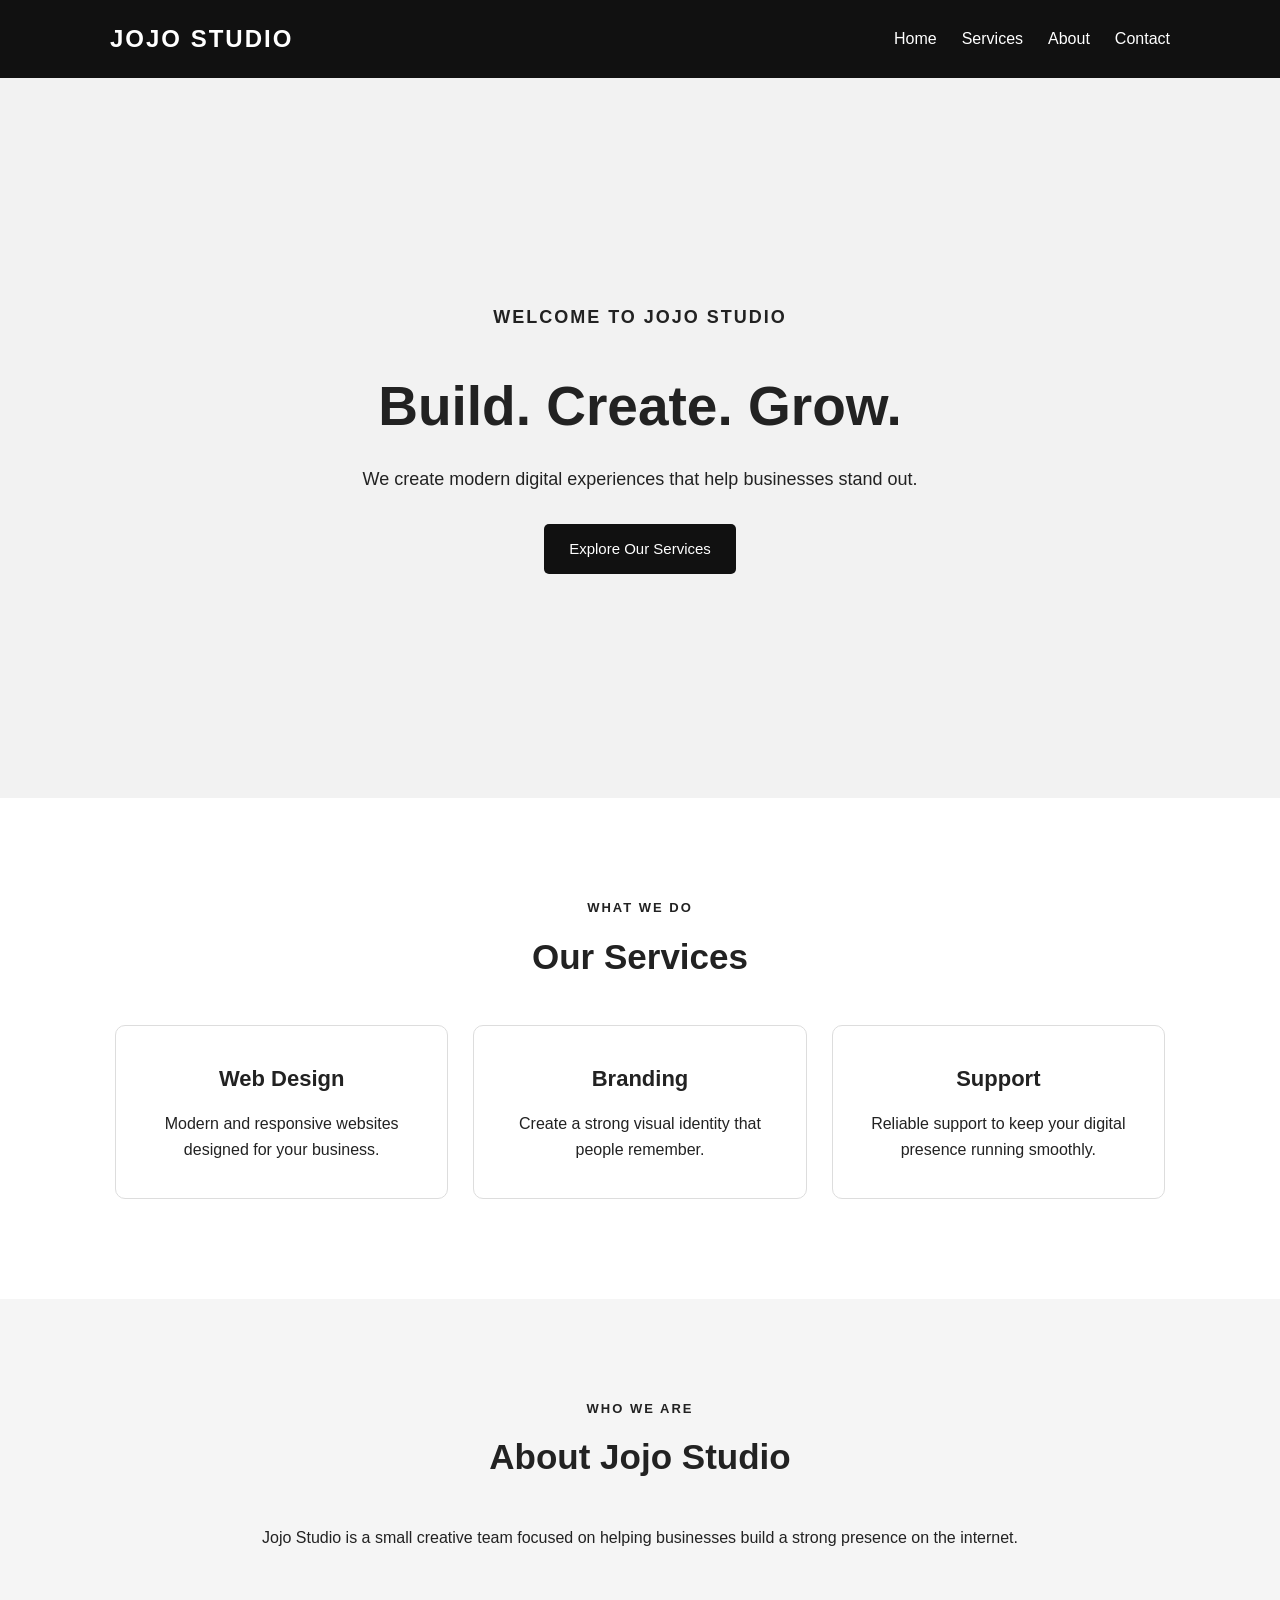
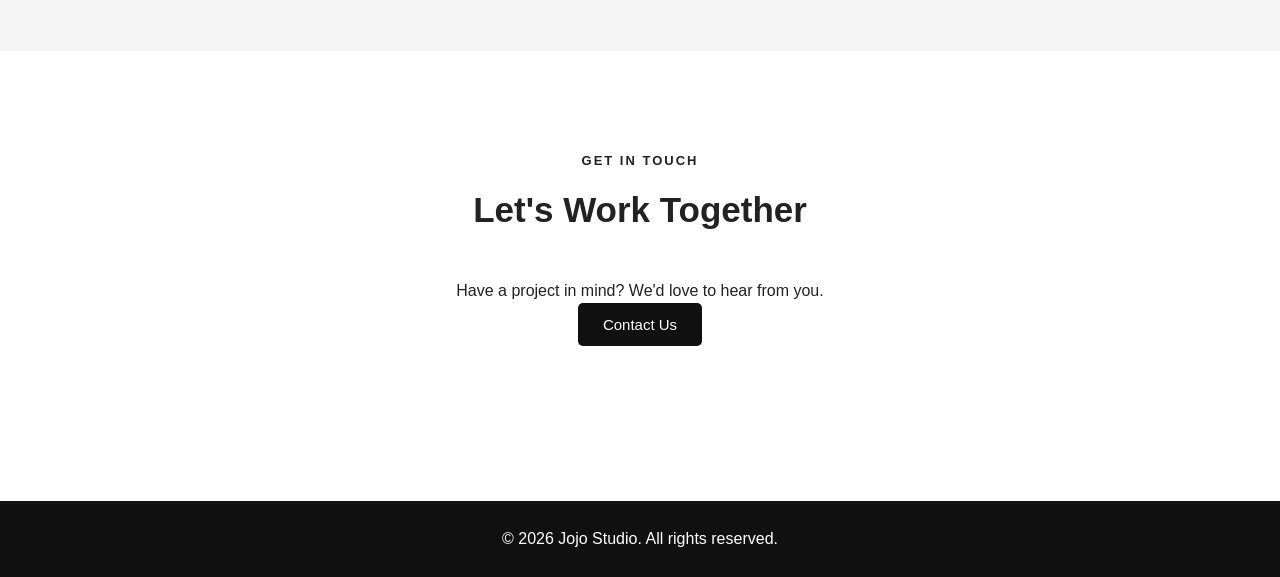
==== index.html @ b5e13e0c "Add files via upload" ====
<!DOCTYPE html>
<html lang="en">

<head>
    <meta charset="UTF-8">
    <meta name="viewport" content="width=device-width, initial-scale=1.0">

    <title>Jojo Studio</title>

    <link rel="stylesheet" href="style.css">
</head>

<body>

    <!-- Navigation -->
    <header>
        <nav class="navbar">

            <h2 class="logo">JOJO STUDIO</h2>

            <div class="nav-links">
                <a href="#home">Home</a>
                <a href="#services">Services</a>
                <a href="#about">About</a>
                <a href="#contact">Contact</a>
            </div>

        </nav>
    </header>


    <!-- Hero Section -->
    <section id="home" class="hero">

        <div class="hero-content">

            <p class="small-title">WELCOME TO JOJO STUDIO</p>

            <h1>Build. Create. Grow.</h1>

            <p>
                We create modern digital experiences
                that help businesses stand out.
            </p>

            <a href="#services" class="button">
                Explore Our Services
            </a>

        </div>

    </section>


    <!-- Services -->
    <section id="services" class="section">

        <p class="section-label">WHAT WE DO</p>

        <h2>Our Services</h2>

        <div class="cards">

            <div class="card">
                <h3>Web Design</h3>

                <p>
                    Modern and responsive websites
                    designed for your business.
                </p>
            </div>


            <div class="card">
                <h3>Branding</h3>

                <p>
                    Create a strong visual identity
                    that people remember.
                </p>
            </div>


            <div class="card">
                <h3>Support</h3>

                <p>
                    Reliable support to keep your
                    digital presence running smoothly.
                </p>
            </div>

        </div>

    </section>


    <!-- About -->
    <section id="about" class="section about">

        <p class="section-label">WHO WE ARE</p>

        <h2>About Jojo Studio</h2>

        <p>
            Jojo Studio is a small creative team focused
            on helping businesses build a strong presence
            on the internet.
        </p>

    </section>


    <!-- Contact -->
    <section id="contact" class="section contact">

        <p class="section-label">GET IN TOUCH</p>

        <h2>Let's Work Together</h2>

        <p>
            Have a project in mind? We'd love to hear from you.
        </p>

        <button id="contactButton" class="button">
            Contact Us
        </button>

    </section>


    <!-- Footer -->
    <footer>

        <p>© 2026 Jojo Studio. All rights reserved.</p>

    </footer>


    <script src="script.js"></script>

</body>

</html>
---- style.css ----
* {
    margin: 0;
    padding: 0;
    box-sizing: border-box;
}

html {
    scroll-behavior: smooth;
}

body {
    font-family: Arial, sans-serif;
    line-height: 1.6;
    color: #222;
    background: #ffffff;
}


/* Navigation */

header {
    background: #111;
    color: white;
}

.navbar {
    max-width: 1100px;
    margin: auto;
    padding: 20px;
    display: flex;
    justify-content: space-between;
    align-items: center;
}

.logo {
    letter-spacing: 2px;
}

.nav-links {
    display: flex;
    gap: 25px;
}

.nav-links a {
    color: white;
    text-decoration: none;
}


/* Hero */

.hero {
    min-height: 80vh;

    display: flex;
    justify-content: center;
    align-items: center;

    text-align: center;

    padding: 30px;
    background: #f2f2f2;
}

.hero-content {
    max-width: 700px;
}

.small-title,
.section-label {
    font-size: 13px;
    font-weight: bold;
    letter-spacing: 2px;
}

.hero h1 {
    font-size: 55px;
    margin: 15px 0;
}

.hero p {
    font-size: 18px;
    margin-bottom: 30px;
}


/* Buttons */

.button {
    display: inline-block;

    padding: 13px 25px;

    background: #111;
    color: white;

    text-decoration: none;

    border: none;
    border-radius: 5px;

    cursor: pointer;

    font-size: 15px;
}


/* Sections */

.section {
    max-width: 1100px;

    margin: auto;

    padding: 100px 25px;

    text-align: center;
}

.section h2 {
    font-size: 35px;
    margin: 10px 0 40px;
}


/* Service Cards */

.cards {
    display: flex;
    gap: 25px;
    justify-content: center;
}

.card {
    flex: 1;

    padding: 35px 25px;

    border: 1px solid #ddd;
    border-radius: 10px;

    background: white;
}

.card h3 {
    margin-bottom: 15px;
    font-size: 22px;
}


/* About */

.about {
    background: #f5f5f5;

    max-width: none;

    padding-left: 15%;
    padding-right: 15%;
}


/* Contact */

.contact {
    min-height: 450px;
}


/* Footer */

footer {
    background: #111;
    color: white;

    text-align: center;

    padding: 25px;
}


/* Mobile */

@media (max-width: 700px) {

    .navbar {
        flex-direction: column;
        gap: 15px;
    }

    .nav-links {
        gap: 12px;
        flex-wrap: wrap;
        justify-content: center;
    }

    .hero h1 {
        font-size: 40px;
    }

    .cards {
        flex-direction: column;
    }
}
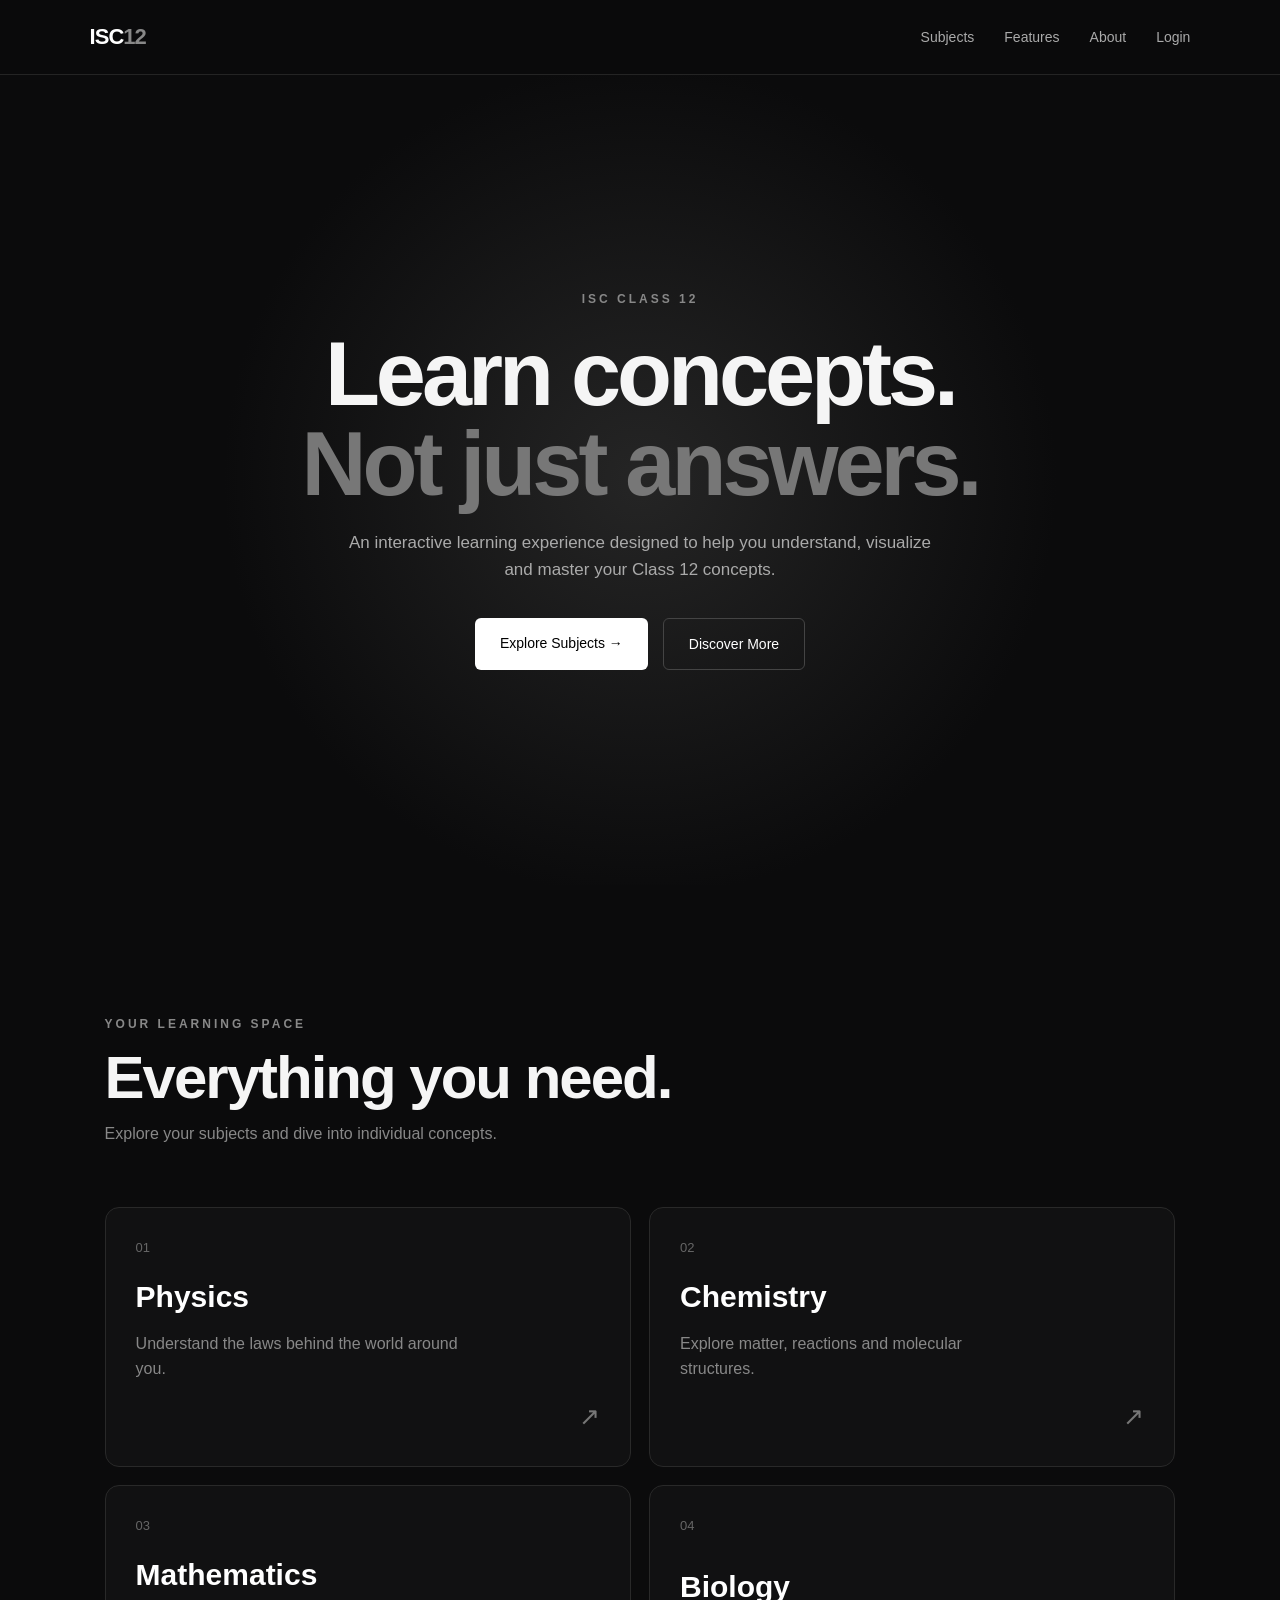
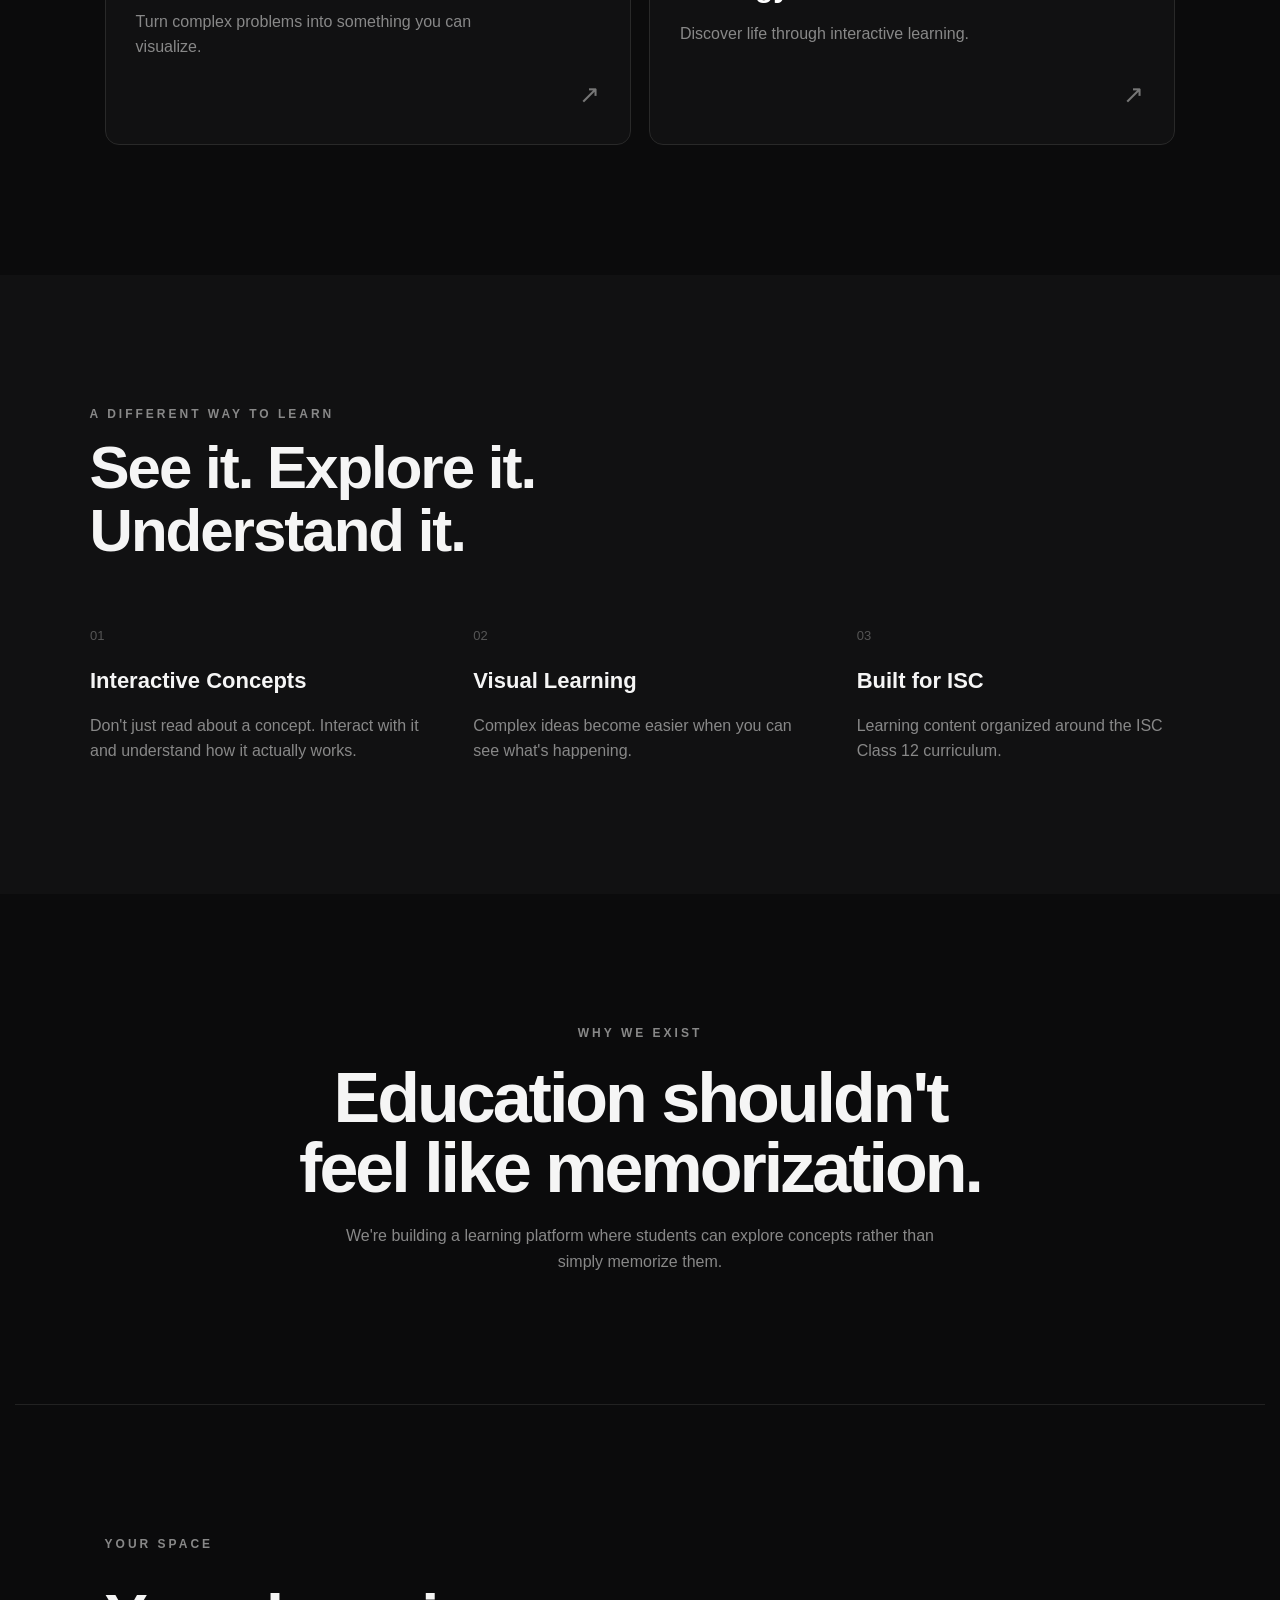
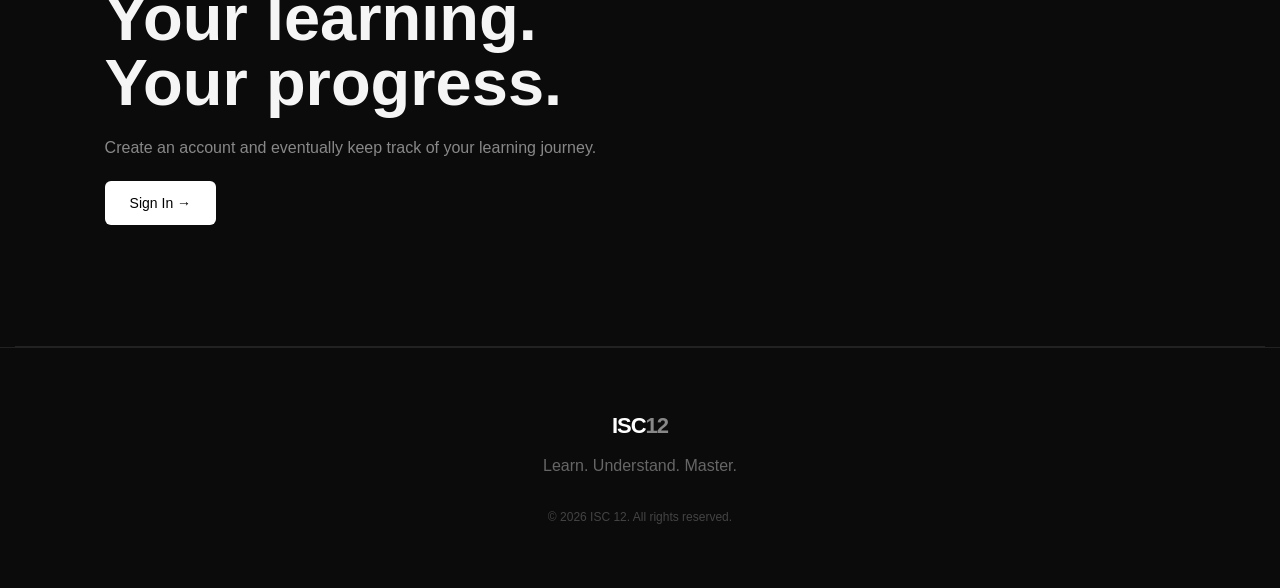
==== commit f86b8470: "Update index.html" ====
--- a/index.html
+++ b/index.html
@@ -3,142 +3,314 @@
 
 <head>
     <meta charset="UTF-8">
-    <meta name="viewport" content="width=device-width, initial-scale=1.0">
-
-    <title>Jojo Studio</title>
+
+    <meta name="viewport"
+          content="width=device-width, initial-scale=1.0">
+
+    <title>ISC 12 — Learn Differently</title>
 
     <link rel="stylesheet" href="style.css">
 </head>
 
 <body>
 
-    <!-- Navigation -->
-    <header>
-        <nav class="navbar">
-
-            <h2 class="logo">JOJO STUDIO</h2>
-
-            <div class="nav-links">
-                <a href="#home">Home</a>
-                <a href="#services">Services</a>
-                <a href="#about">About</a>
-                <a href="#contact">Contact</a>
-            </div>
-
+    <!-- NAVIGATION -->
+
+    <header class="navbar">
+
+        <a href="#" class="logo">
+            ISC<span>12</span>
+        </a>
+
+        <nav>
+            <a href="#subjects">Subjects</a>
+            <a href="#features">Features</a>
+            <a href="#about">About</a>
+            <a href="#login">Login</a>
         </nav>
+
     </header>
 
 
-    <!-- Hero Section -->
-    <section id="home" class="hero">
-
-        <div class="hero-content">
-
-            <p class="small-title">WELCOME TO JOJO STUDIO</p>
-
-            <h1>Build. Create. Grow.</h1>
+    <!-- HERO -->
+
+    <main>
+
+        <section class="hero">
+
+            <div class="hero-content">
+
+                <p class="eyebrow">
+                    ISC CLASS 12
+                </p>
+
+                <h1>
+                    Learn concepts.<br>
+                    <span>Not just answers.</span>
+                </h1>
+
+                <p class="hero-description">
+                    An interactive learning experience designed
+                    to help you understand, visualize and master
+                    your Class 12 concepts.
+                </p>
+
+                <div class="hero-buttons">
+
+                    <a href="#subjects" class="primary-button">
+                        Explore Subjects →
+                    </a>
+
+                    <a href="#features" class="secondary-button">
+                        Discover More
+                    </a>
+
+                </div>
+
+            </div>
+
+        </section>
+
+
+        <!-- SUBJECTS -->
+
+        <section id="subjects" class="subjects section">
+
+            <div class="section-heading">
+
+                <p class="eyebrow">
+                    YOUR LEARNING SPACE
+                </p>
+
+                <h2>
+                    Everything you need.
+                </h2>
+
+                <p>
+                    Explore your subjects and dive into
+                    individual concepts.
+                </p>
+
+            </div>
+
+
+            <div class="subject-grid">
+
+                <a href="#" class="subject-card physics">
+
+                    <span class="subject-number">01</span>
+
+                    <div>
+                        <h3>Physics</h3>
+
+                        <p>
+                            Understand the laws behind
+                            the world around you.
+                        </p>
+                    </div>
+
+                    <span class="arrow">↗</span>
+
+                </a>
+
+
+                <a href="#" class="subject-card chemistry">
+
+                    <span class="subject-number">02</span>
+
+                    <div>
+                        <h3>Chemistry</h3>
+
+                        <p>
+                            Explore matter, reactions
+                            and molecular structures.
+                        </p>
+                    </div>
+
+                    <span class="arrow">↗</span>
+
+                </a>
+
+
+                <a href="#" class="subject-card mathematics">
+
+                    <span class="subject-number">03</span>
+
+                    <div>
+                        <h3>Mathematics</h3>
+
+                        <p>
+                            Turn complex problems into
+                            something you can visualize.
+                        </p>
+                    </div>
+
+                    <span class="arrow">↗</span>
+
+                </a>
+
+
+                <a href="#" class="subject-card biology">
+
+                    <span class="subject-number">04</span>
+
+                    <div>
+                        <h3>Biology</h3>
+
+                        <p>
+                            Discover life through
+                            interactive learning.
+                        </p>
+                    </div>
+
+                    <span class="arrow">↗</span>
+
+                </a>
+
+            </div>
+
+        </section>
+
+
+        <!-- FEATURES -->
+
+        <section id="features" class="features section">
+
+            <div class="section-heading">
+
+                <p class="eyebrow">
+                    A DIFFERENT WAY TO LEARN
+                </p>
+
+                <h2>
+                    See it. Explore it.<br>
+                    Understand it.
+                </h2>
+
+            </div>
+
+
+            <div class="feature-grid">
+
+                <div class="feature">
+
+                    <span>01</span>
+
+                    <h3>Interactive Concepts</h3>
+
+                    <p>
+                        Don't just read about a concept.
+                        Interact with it and understand
+                        how it actually works.
+                    </p>
+
+                </div>
+
+
+                <div class="feature">
+
+                    <span>02</span>
+
+                    <h3>Visual Learning</h3>
+
+                    <p>
+                        Complex ideas become easier when
+                        you can see what's happening.
+                    </p>
+
+                </div>
+
+
+                <div class="feature">
+
+                    <span>03</span>
+
+                    <h3>Built for ISC</h3>
+
+                    <p>
+                        Learning content organized around
+                        the ISC Class 12 curriculum.
+                    </p>
+
+                </div>
+
+            </div>
+
+        </section>
+
+
+        <!-- ABOUT -->
+
+        <section id="about" class="about section">
+
+            <p class="eyebrow">
+                WHY WE EXIST
+            </p>
+
+            <h2>
+                Education shouldn't<br>
+                feel like memorization.
+            </h2>
 
             <p>
-                We create modern digital experiences
-                that help businesses stand out.
+                We're building a learning platform where
+                students can explore concepts rather than
+                simply memorize them.
             </p>
 
-            <a href="#services" class="button">
-                Explore Our Services
-            </a>
-
+        </section>
+
+
+        <!-- LOGIN PREVIEW -->
+
+        <section id="login" class="login-section section">
+
+            <div>
+
+                <p class="eyebrow">
+                    YOUR SPACE
+                </p>
+
+                <h2>
+                    Your learning.<br>
+                    Your progress.
+                </h2>
+
+                <p>
+                    Create an account and eventually keep
+                    track of your learning journey.
+                </p>
+
+                <a href="#" class="primary-button">
+                    Sign In →
+                </a>
+
+            </div>
+
+        </section>
+
+    </main>
+
+
+    <!-- FOOTER -->
+
+    <footer>
+
+        <div class="footer-logo">
+            ISC<span>12</span>
         </div>
 
-    </section>
-
-
-    <!-- Services -->
-    <section id="services" class="section">
-
-        <p class="section-label">WHAT WE DO</p>
-
-        <h2>Our Services</h2>
-
-        <div class="cards">
-
-            <div class="card">
-                <h3>Web Design</h3>
-
-                <p>
-                    Modern and responsive websites
-                    designed for your business.
-                </p>
-            </div>
-
-
-            <div class="card">
-                <h3>Branding</h3>
-
-                <p>
-                    Create a strong visual identity
-                    that people remember.
-                </p>
-            </div>
-
-
-            <div class="card">
-                <h3>Support</h3>
-
-                <p>
-                    Reliable support to keep your
-                    digital presence running smoothly.
-                </p>
-            </div>
-
-        </div>
-
-    </section>
-
-
-    <!-- About -->
-    <section id="about" class="section about">
-
-        <p class="section-label">WHO WE ARE</p>
-
-        <h2>About Jojo Studio</h2>
-
         <p>
-            Jojo Studio is a small creative team focused
-            on helping businesses build a strong presence
-            on the internet.
+            Learn. Understand. Master.
         </p>
 
-    </section>
-
-
-    <!-- Contact -->
-    <section id="contact" class="section contact">
-
-        <p class="section-label">GET IN TOUCH</p>
-
-        <h2>Let's Work Together</h2>
-
-        <p>
-            Have a project in mind? We'd love to hear from you.
+        <p class="copyright">
+            © 2026 ISC 12. All rights reserved.
         </p>
 
-        <button id="contactButton" class="button">
-            Contact Us
-        </button>
-
-    </section>
-
-
-    <!-- Footer -->
-    <footer>
-
-        <p>© 2026 Jojo Studio. All rights reserved.</p>
-
     </footer>
 
 
-    <script src="script.js"></script>
-
 </body>
 
-</html>+                        </html>
--- a/style.css
+++ b/style.css
@@ -10,195 +10,418 @@
 
 body {
     font-family: Arial, sans-serif;
+    background: #0b0b0c;
+    color: #f5f5f5;
     line-height: 1.6;
-    color: #222;
-    background: #ffffff;
-}
-
-
-/* Navigation */
-
-header {
-    background: #111;
-    color: white;
-}
+}
+
+
+/* NAVBAR */
 
 .navbar {
-    max-width: 1100px;
-    margin: auto;
-    padding: 20px;
+    height: 75px;
+    padding: 0 7%;
+
     display: flex;
     justify-content: space-between;
     align-items: center;
-}
-
-.logo {
-    letter-spacing: 2px;
-}
-
-.nav-links {
-    display: flex;
-    gap: 25px;
-}
-
-.nav-links a {
+
+    border-bottom: 1px solid #242424;
+
+    position: sticky;
+    top: 0;
+    z-index: 100;
+
+    background: rgba(11, 11, 12, 0.9);
+    backdrop-filter: blur(10px);
+}
+
+.logo,
+.footer-logo {
+    font-size: 22px;
+    font-weight: 800;
+    letter-spacing: -1px;
+
     color: white;
     text-decoration: none;
 }
 
-
-/* Hero */
+.logo span,
+.footer-logo span {
+    color: #888;
+}
+
+.navbar nav {
+    display: flex;
+    gap: 30px;
+}
+
+.navbar nav a {
+    color: #aaa;
+    text-decoration: none;
+    font-size: 14px;
+
+    transition: 0.3s;
+}
+
+.navbar nav a:hover {
+    color: white;
+}
+
+
+/* HERO */
 
 .hero {
-    min-height: 80vh;
+    min-height: 90vh;
+
+    display: flex;
+    align-items: center;
+    justify-content: center;
+
+    text-align: center;
+
+    padding: 80px 7%;
+
+    background:
+        radial-gradient(
+            circle at center,
+            #252525 0%,
+            #0b0b0c 55%
+        );
+}
+
+.hero-content {
+    max-width: 850px;
+}
+
+.eyebrow {
+    font-size: 12px;
+    letter-spacing: 3px;
+    color: #888;
+    font-weight: bold;
+}
+
+.hero h1 {
+    font-size: clamp(48px, 8vw, 90px);
+
+    line-height: 1;
+
+    letter-spacing: -4px;
+
+    margin: 20px 0;
+}
+
+.hero h1 span {
+    color: #777;
+}
+
+.hero-description {
+    max-width: 600px;
+
+    margin: auto;
+
+    color: #aaa;
+
+    font-size: 17px;
+}
+
+.hero-buttons {
+    margin-top: 35px;
 
     display: flex;
     justify-content: center;
-    align-items: center;
-
+
+    gap: 15px;
+}
+
+
+/* BUTTONS */
+
+.primary-button,
+.secondary-button {
+    padding: 14px 25px;
+
+    border-radius: 6px;
+
+    text-decoration: none;
+
+    font-size: 14px;
+
+    transition: 0.3s;
+}
+
+.primary-button {
+    background: white;
+    color: black;
+}
+
+.primary-button:hover {
+    transform: translateY(-3px);
+}
+
+.secondary-button {
+    border: 1px solid #444;
+    color: white;
+}
+
+.secondary-button:hover {
+    background: #1c1c1c;
+}
+
+
+/* SECTIONS */
+
+.section {
+    padding: 130px 7%;
+
+    max-width: 1250px;
+
+    margin: auto;
+}
+
+.section-heading {
+    margin-bottom: 60px;
+}
+
+.section-heading h2 {
+    font-size: clamp(38px, 5vw, 60px);
+
+    line-height: 1.05;
+
+    letter-spacing: -2px;
+
+    margin: 12px 0;
+}
+
+.section-heading p:last-child {
+    color: #888;
+}
+
+
+/* SUBJECTS */
+
+.subject-grid {
+    display: grid;
+
+    grid-template-columns: repeat(2, 1fr);
+
+    gap: 18px;
+}
+
+.subject-card {
+    min-height: 260px;
+
+    padding: 30px;
+
+    border: 1px solid #292929;
+
+    border-radius: 14px;
+
+    text-decoration: none;
+
+    color: white;
+
+    display: flex;
+
+    flex-direction: column;
+
+    justify-content: space-between;
+
+    transition: 0.35s;
+
+    background: #111112;
+}
+
+.subject-card:hover {
+    transform: translateY(-6px);
+
+    border-color: #555;
+}
+
+.subject-number {
+    color: #666;
+
+    font-size: 13px;
+}
+
+.subject-card h3 {
+    font-size: 30px;
+
+    margin-bottom: 10px;
+}
+
+.subject-card p {
+    color: #888;
+
+    max-width: 350px;
+}
+
+.arrow {
+    align-self: flex-end;
+
+    font-size: 25px;
+
+    color: #777;
+}
+
+
+/* FEATURES */
+
+.features {
+    max-width: none;
+
+    background: #111112;
+}
+
+.feature-grid {
+    max-width: 1100px;
+
+    margin: auto;
+
+    display: grid;
+
+    grid-template-columns: repeat(3, 1fr);
+
+    gap: 50px;
+}
+
+.feature span {
+    color: #555;
+
+    font-size: 13px;
+}
+
+.feature h3 {
+    margin: 15px 0;
+
+    font-size: 22px;
+}
+
+.feature p {
+    color: #888;
+}
+
+
+/* ABOUT */
+
+.about {
     text-align: center;
 
-    padding: 30px;
-    background: #f2f2f2;
-}
-
-.hero-content {
-    max-width: 700px;
-}
-
-.small-title,
-.section-label {
-    font-size: 13px;
-    font-weight: bold;
-    letter-spacing: 2px;
-}
-
-.hero h1 {
-    font-size: 55px;
-    margin: 15px 0;
-}
-
-.hero p {
-    font-size: 18px;
+    max-width: 900px;
+}
+
+.about h2 {
+    font-size: clamp(40px, 6vw, 70px);
+
+    line-height: 1;
+
+    letter-spacing: -3px;
+
+    margin: 20px 0;
+}
+
+.about > p:last-child {
+    color: #888;
+
+    max-width: 600px;
+
+    margin: auto;
+}
+
+
+/* LOGIN */
+
+.login-section {
+    border-top: 1px solid #222;
+
+    border-bottom: 1px solid #222;
+}
+
+.login-section h2 {
+    font-size: clamp(40px, 6vw, 65px);
+
+    line-height: 1;
+
+    margin: 20px 0;
+}
+
+.login-section p {
+    color: #888;
+
+    max-width: 500px;
+
     margin-bottom: 30px;
 }
 
 
-/* Buttons */
-
-.button {
-    display: inline-block;
-
-    padding: 13px 25px;
-
-    background: #111;
-    color: white;
-
-    text-decoration: none;
-
-    border: none;
-    border-radius: 5px;
-
-    cursor: pointer;
-
-    font-size: 15px;
-}
-
-
-/* Sections */
-
-.section {
-    max-width: 1100px;
-
-    margin: auto;
-
-    padding: 100px 25px;
+/* FOOTER */
+
+footer {
+    padding: 60px 7%;
 
     text-align: center;
-}
-
-.section h2 {
-    font-size: 35px;
-    margin: 10px 0 40px;
-}
-
-
-/* Service Cards */
-
-.cards {
-    display: flex;
-    gap: 25px;
-    justify-content: center;
-}
-
-.card {
-    flex: 1;
-
-    padding: 35px 25px;
-
-    border: 1px solid #ddd;
-    border-radius: 10px;
-
-    background: white;
-}
-
-.card h3 {
-    margin-bottom: 15px;
-    font-size: 22px;
-}
-
-
-/* About */
-
-.about {
-    background: #f5f5f5;
-
-    max-width: none;
-
-    padding-left: 15%;
-    padding-right: 15%;
-}
-
-
-/* Contact */
-
-.contact {
-    min-height: 450px;
-}
-
-
-/* Footer */
-
-footer {
-    background: #111;
-    color: white;
-
-    text-align: center;
-
-    padding: 25px;
-}
-
-
-/* Mobile */
+
+    border-top: 1px solid #222;
+
+    color: #666;
+}
+
+footer p {
+    margin-top: 10px;
+}
+
+footer .copyright {
+    font-size: 12px;
+
+    margin-top: 30px;
+
+    color: #444;
+}
+
+
+/* MOBILE */
 
 @media (max-width: 700px) {
 
     .navbar {
+        padding: 0 5%;
+    }
+
+    .navbar nav {
+        gap: 12px;
+    }
+
+    .navbar nav a {
+        font-size: 12px;
+    }
+
+    .hero {
+        min-height: 85vh;
+
+        padding: 60px 5%;
+    }
+
+    .hero h1 {
+        letter-spacing: -2px;
+    }
+
+    .hero-buttons {
         flex-direction: column;
-        gap: 15px;
-    }
-
-    .nav-links {
-        gap: 12px;
-        flex-wrap: wrap;
-        justify-content: center;
-    }
-
-    .hero h1 {
-        font-size: 40px;
-    }
-
-    .cards {
-        flex-direction: column;
-    }
-}+
+        align-items: stretch;
+    }
+
+    .subject-grid {
+        grid-template-columns: 1fr;
+    }
+
+    .feature-grid {
+        grid-template-columns: 1fr;
+
+        gap: 40px;
+    }
+
+    .section {
+        padding: 90px 5%;
+    }
+}
